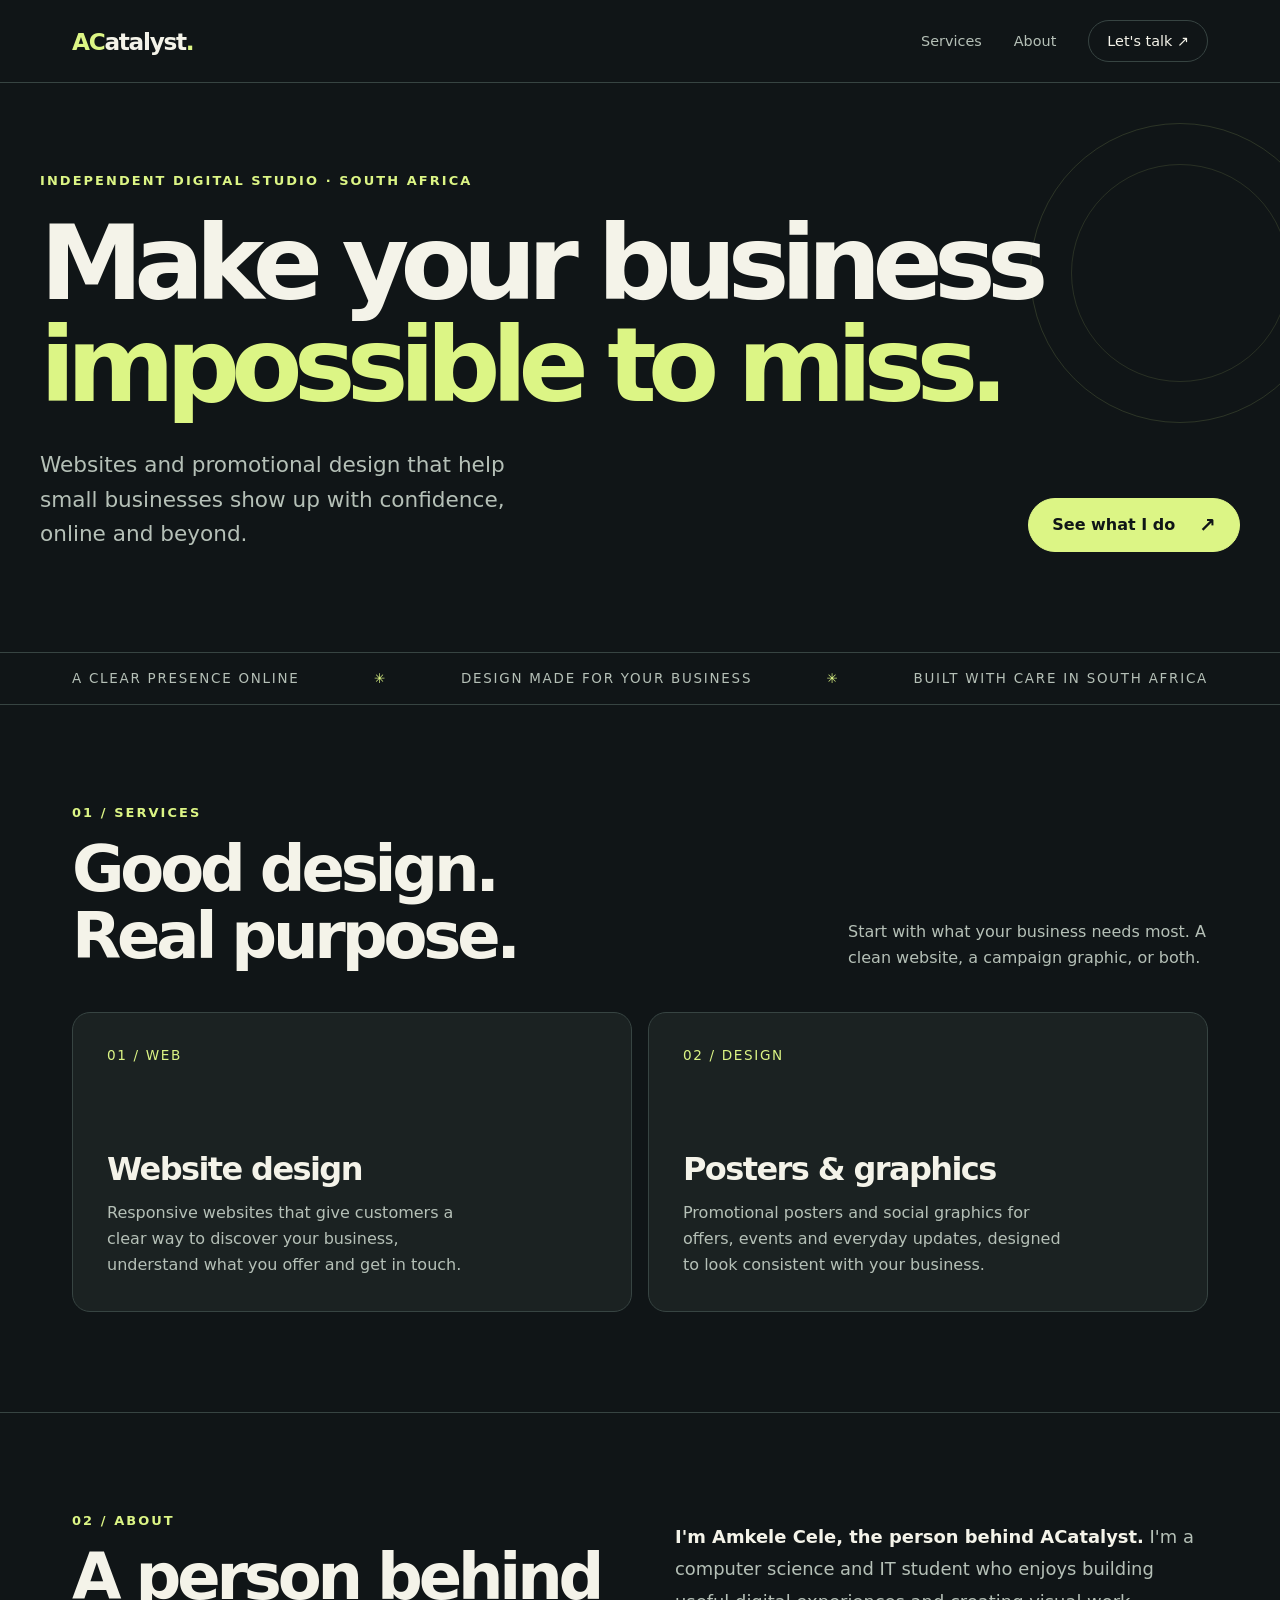
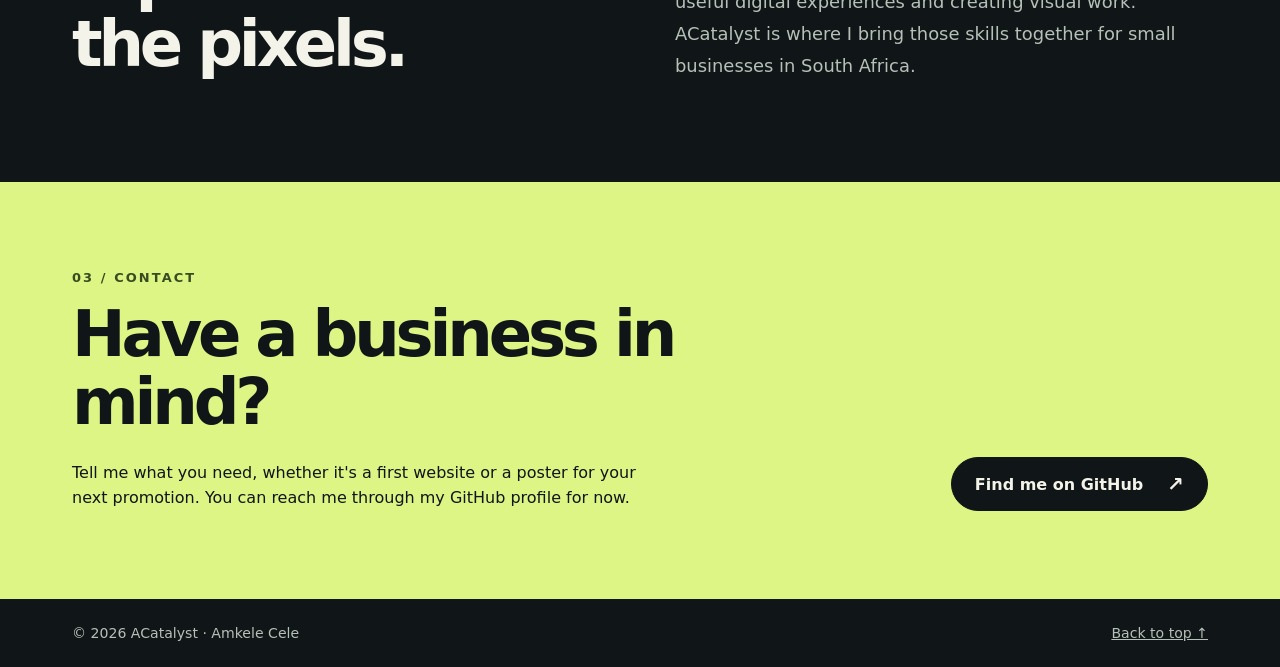
==== index.html @ 9746f628 "Add ACatalyst website" ====
<!doctype html>
<html lang="en">
<head>
  <meta charset="utf-8">
  <meta name="viewport" content="width=device-width, initial-scale=1">
  <meta name="theme-color" content="#101517">
  <meta name="description" content="ACatalyst by Amkele Cele creates websites and promotional graphics for growing small businesses in South Africa.">
  <meta name="robots" content="index,follow">
  <title>ACatalyst | Websites & Design for South African Businesses</title>
  <link rel="icon" type="image/svg+xml" href="data:image/svg+xml,%3Csvg xmlns='http://www.w3.org/2000/svg' viewBox='0 0 64 64'%3E%3Crect width='64' height='64' rx='15' fill='%23101517'/%3E%3Cpath d='M11 45 28 17l8 15 7-11 11 24' fill='none' stroke='%23dcf585' stroke-width='5' stroke-linejoin='round'/%3E%3C/svg%3E">
  <style>
    :root{color-scheme:dark;--bg:#101517;--panel:#1b2222;--line:#374442;--ink:#f4f3e9;--muted:#b5c0b7;--accent:#dcf585}
    *{box-sizing:border-box}html{scroll-behavior:smooth}body{margin:0;background:var(--bg);color:var(--ink);font-family:Inter,ui-sans-serif,system-ui,-apple-system,BlinkMacSystemFont,"Segoe UI",sans-serif}a{color:inherit}a:focus-visible{outline:2px solid var(--accent);outline-offset:5px} .wrap{max-width:1200px;margin:auto;padding:0 32px}
    header{border-bottom:1px solid var(--line)}header .wrap{display:flex;align-items:center;justify-content:space-between;min-height:82px;gap:20px}.brand{font-size:1.45rem;font-weight:800;letter-spacing:-.055em;text-decoration:none}.brand span{color:var(--accent)}nav{display:flex;align-items:center;gap:32px}nav a{font-size:.9rem;text-decoration:none;color:var(--muted)}nav a:hover{color:var(--ink)}.nav-cta{border:1px solid var(--line);padding:12px 18px;border-radius:100px;color:var(--ink)}
    main{overflow:hidden}.hero{padding:90px 0 100px;position:relative}.eyebrow,.section-kicker{font-size:.81rem;font-weight:700;text-transform:uppercase;letter-spacing:.16em;color:var(--accent)}.hero h1{font-size:clamp(3.4rem,8.1vw,8.5rem);line-height:.98;letter-spacing:-.085em;margin:25px 0 32px;max-width:1100px;font-weight:760}.hero h1 em{font-style:normal;color:var(--accent)}.hero-bottom{display:flex;justify-content:space-between;align-items:end;gap:28px}.hero p{font-size:clamp(1.06rem,1.8vw,1.35rem);line-height:1.6;color:var(--muted);max-width:520px;margin:0}.button{display:inline-flex;align-items:center;justify-content:center;gap:24px;min-height:54px;padding:14px 23px;background:var(--accent);border:1px solid var(--accent);border-radius:100px;color:#101517;text-decoration:none;font-weight:750;white-space:nowrap}.button:hover{background:#f1ffbd}.button span{font-size:1.25rem;line-height:1}.hero-mark{position:absolute;right:-90px;top:40px;width:300px;height:300px;border:1px solid rgba(220,245,133,.14);border-radius:50%;pointer-events:none;z-index:-1}.hero-mark:after{content:"";position:absolute;inset:40px;border:1px solid rgba(220,245,133,.12);border-radius:50%}
    .strip{border-top:1px solid var(--line);border-bottom:1px solid var(--line);padding:18px 0;color:var(--muted);font-size:.84rem;text-transform:uppercase;letter-spacing:.13em}.strip .wrap{display:flex;gap:18px;justify-content:space-between;flex-wrap:wrap}.strip strong{color:var(--accent);font-weight:500}
    section.content{padding:100px 0}.section-head{display:flex;justify-content:space-between;align-items:end;gap:30px;margin-bottom:42px}.section-head h2,.about h2,.contact h2{font-size:clamp(2.5rem,5vw,5.2rem);letter-spacing:-.065em;line-height:1.05;margin:16px 0 0;font-weight:720}.section-head p{max-width:360px;color:var(--muted);line-height:1.6;margin:0}.services{display:grid;grid-template-columns:repeat(2,minmax(0,1fr));gap:16px}.card{background:var(--panel);border:1px solid var(--line);border-radius:18px;min-height:300px;padding:34px;display:flex;flex-direction:column;justify-content:space-between}.card .num{color:var(--accent);font-size:.85rem;letter-spacing:.12em}.card h3{font-size:clamp(1.6rem,2.5vw,2.5rem);letter-spacing:-.05em;margin:0 0 12px}.card p{color:var(--muted);line-height:1.6;margin:0;max-width:380px}
    .about{border-top:1px solid var(--line);padding:100px 0}.about-grid{display:grid;grid-template-columns:1fr 1fr;gap:70px}.about p{font-size:1.12rem;line-height:1.8;color:var(--muted);margin:8px 0 0}.about strong{color:var(--ink)}.contact{background:var(--accent);color:#101517;padding:88px 0}.contact .section-kicker{color:#394b20}.contact-row{display:flex;align-items:end;justify-content:space-between;gap:30px}.contact h2{max-width:710px}.contact .button{border-color:#101517;background:#101517;color:#f4f3e9}.contact .button:hover{background:#293333}.contact p{max-width:570px;line-height:1.6;margin:24px 0 0}footer{padding:26px 0;color:var(--muted);font-size:.88rem}footer .wrap{display:flex;justify-content:space-between;gap:20px}footer a:hover{color:var(--accent)}
    @media(max-width:700px){.wrap{padding:0 22px}header .wrap{min-height:70px}nav{gap:16px}nav a:not(.nav-cta){display:none}.nav-cta{padding:10px 13px}.hero{padding:70px 0 80px}.hero h1{margin:22px 0 30px}.hero-bottom,.section-head,.contact-row{align-items:start;flex-direction:column}.hero-mark{right:-160px;top:90px}.strip .wrap{display:block;line-height:1.9}.strip strong{padding:0 10px}section.content,.about{padding:72px 0}.services,.about-grid{grid-template-columns:1fr;gap:14px}.card{min-height:250px;padding:26px}.about-grid{gap:25px}.contact{padding:72px 0}footer .wrap{flex-direction:column}}
    @media(prefers-reduced-motion:reduce){html{scroll-behavior:auto}}
  </style>
</head>
<body>
<header><div class="wrap"><a class="brand" href="#top" aria-label="ACatalyst home"><span>AC</span>atalyst<span>.</span></a><nav aria-label="Main navigation"><a href="#services">Services</a><a href="#about">About</a><a class="nav-cta" href="#contact">Let's talk ↗</a></nav></div></header>
<main id="top">
  <section class="hero wrap" aria-labelledby="hero-title"><div class="hero-mark" aria-hidden="true"></div><div class="eyebrow">Independent digital studio · South Africa</div><h1 id="hero-title">Make your business <em>impossible to miss.</em></h1><div class="hero-bottom"><p>Websites and promotional design that help small businesses show up with confidence, online and beyond.</p><a class="button" href="#services">See what I do <span aria-hidden="true">↗</span></a></div></section>
  <div class="strip"><div class="wrap">A clear presence online <strong>✳</strong> Design made for your business <strong>✳</strong> Built with care in South Africa</div></div>
  <section class="content" id="services"><div class="wrap"><div class="section-head"><div><div class="section-kicker">01 / Services</div><h2>Good design.<br>Real purpose.</h2></div><p>Start with what your business needs most. A clean website, a campaign graphic, or both.</p></div><div class="services"><article class="card"><div class="num">01 / WEB</div><div><h3>Website design</h3><p>Responsive websites that give customers a clear way to discover your business, understand what you offer and get in touch.</p></div></article><article class="card"><div class="num">02 / DESIGN</div><div><h3>Posters & graphics</h3><p>Promotional posters and social graphics for offers, events and everyday updates, designed to look consistent with your business.</p></div></article></div></div></section>
  <section class="about" id="about"><div class="wrap about-grid"><div><div class="section-kicker">02 / About</div><h2>A person behind the pixels.</h2></div><p><strong>I'm Amkele Cele, the person behind ACatalyst.</strong> I'm a computer science and IT student who enjoys building useful digital experiences and creating visual work. ACatalyst is where I bring those skills together for small businesses in South Africa.</p></div></section>
  <section class="contact" id="contact"><div class="wrap"><div class="section-kicker">03 / Contact</div><div class="contact-row"><div><h2>Have a business in mind?</h2><p>Tell me what you need, whether it's a first website or a poster for your next promotion. You can reach me through my GitHub profile for now.</p></div><a class="button" href="https://github.com/amkelecele" target="_blank" rel="noopener noreferrer">Find me on GitHub <span aria-hidden="true">↗</span></a></div></div></section>
</main><footer><div class="wrap"><span>© 2026 ACatalyst · Amkele Cele</span><a href="#top">Back to top ↑</a></div></footer>
</body></html>
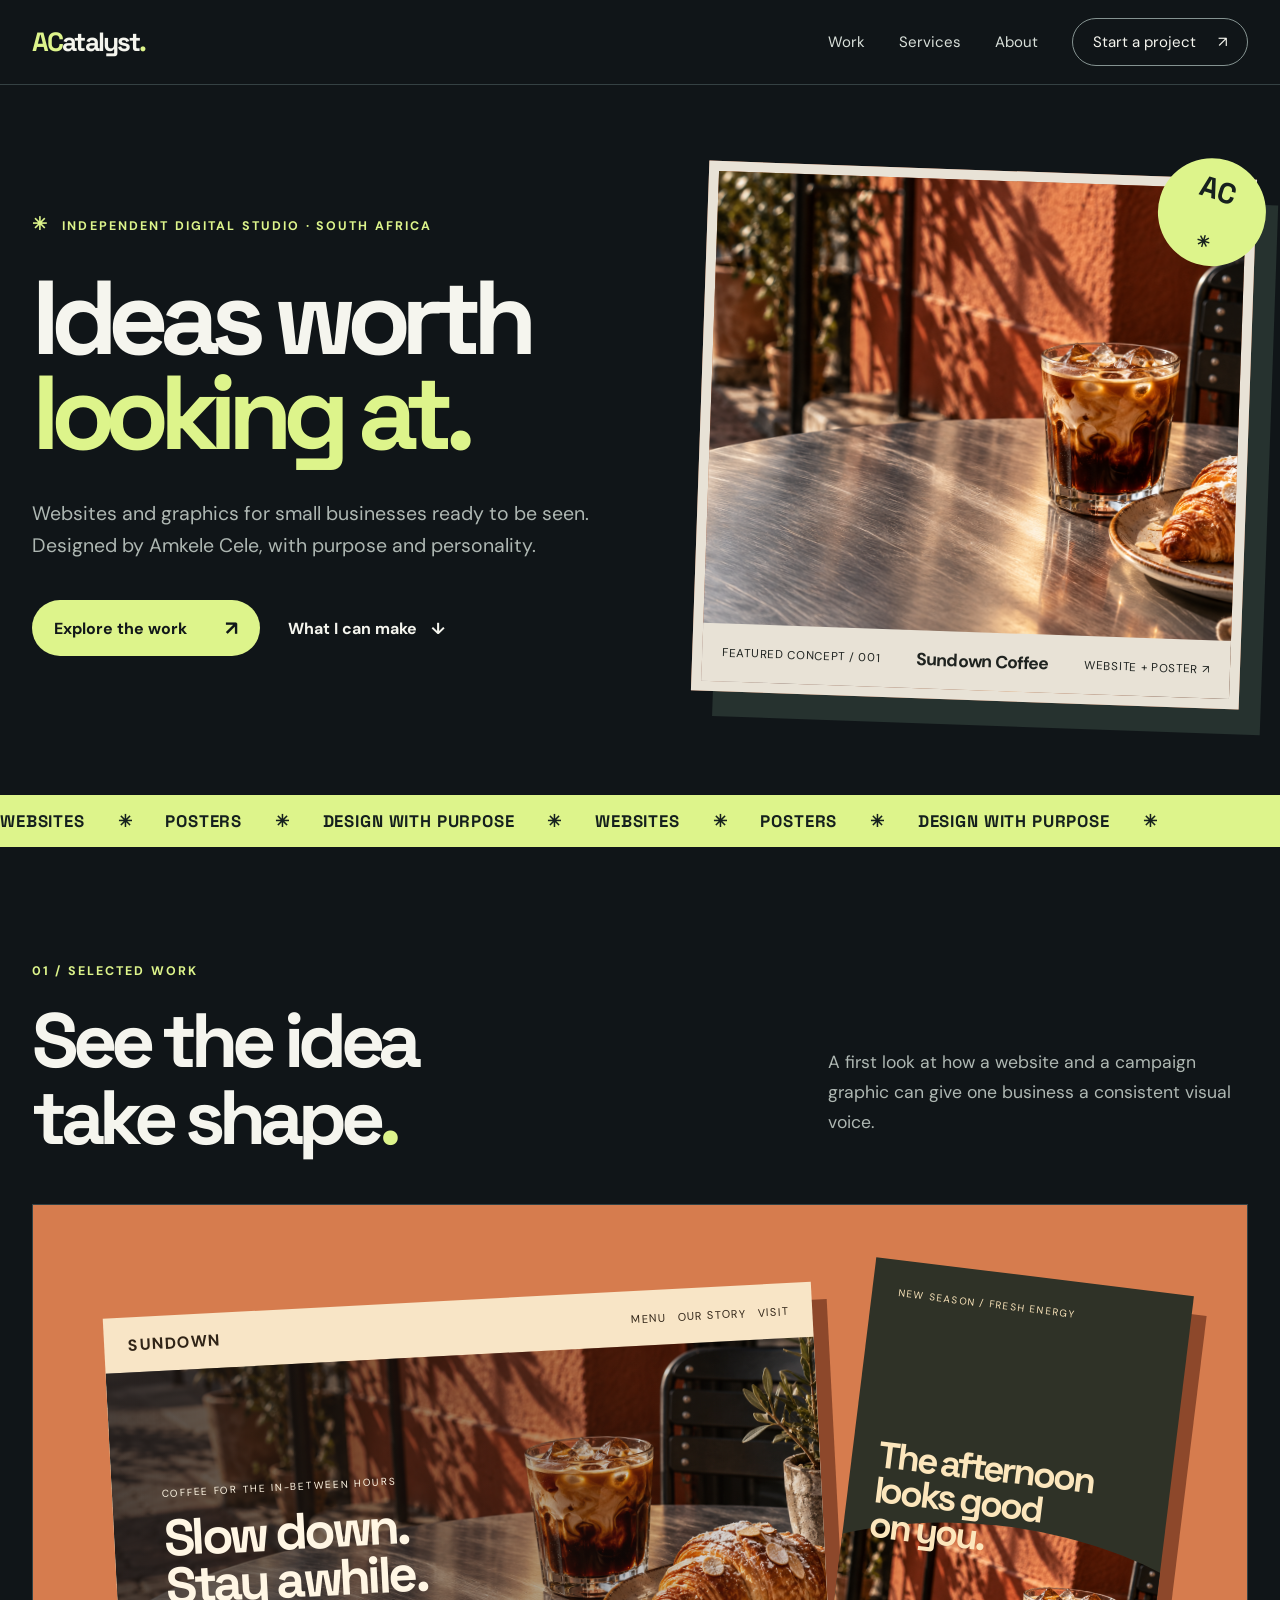
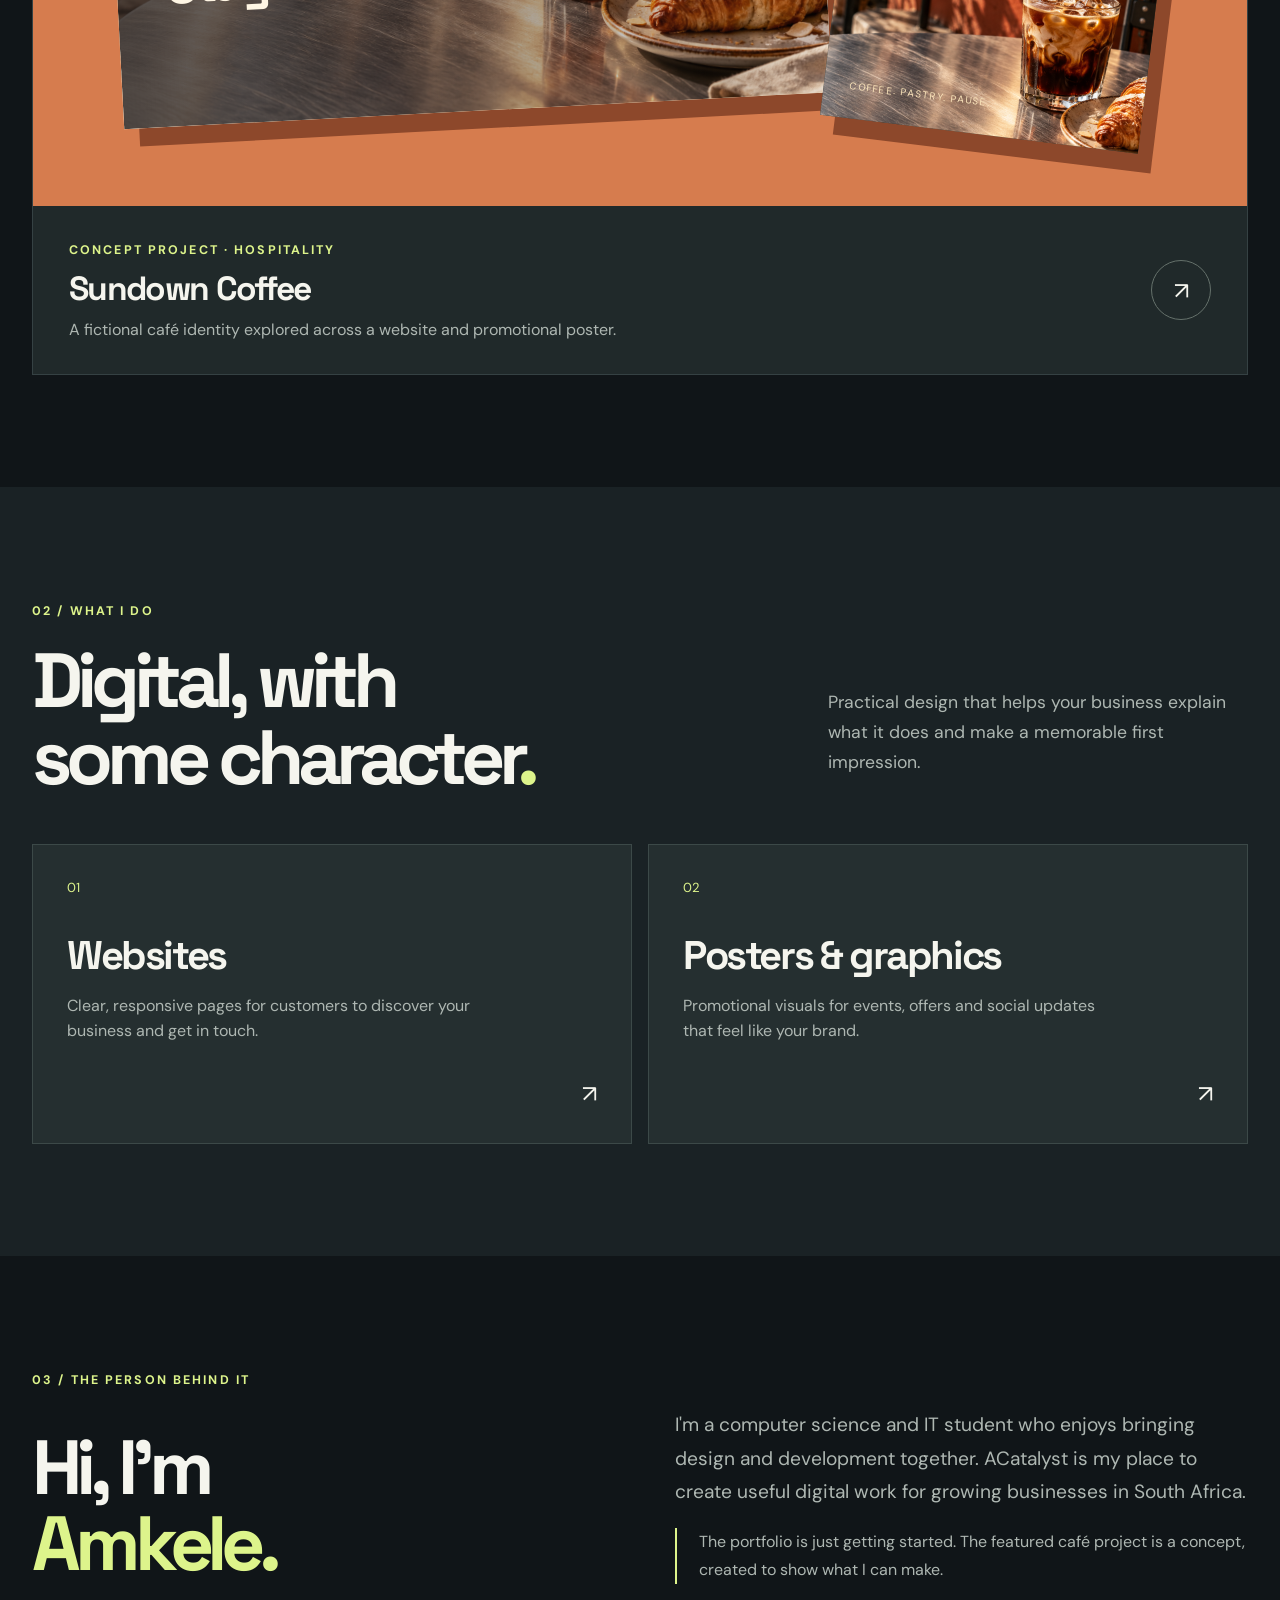
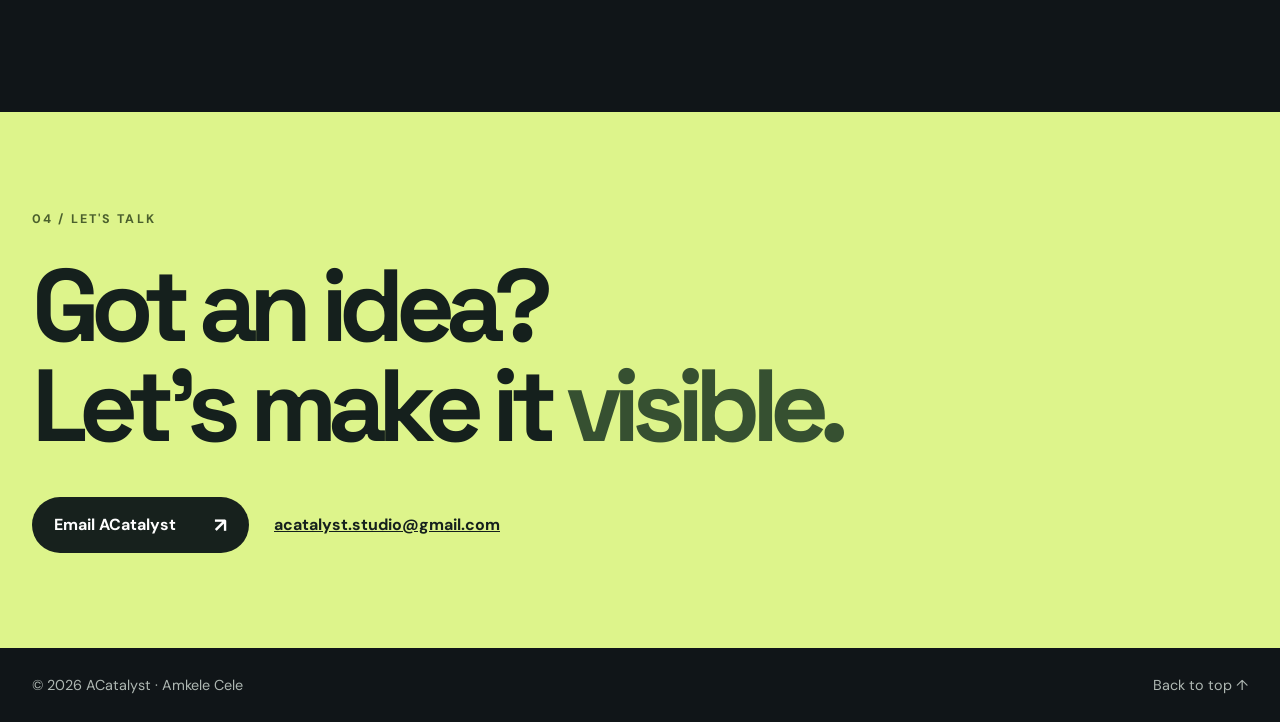
==== commit c6291cb1: "Add visual portfolio and Sundown concept" ====
--- a/index.html
+++ b/index.html
@@ -1,32 +1,21 @@
 <!doctype html>
 <html lang="en">
 <head>
-  <meta charset="utf-8">
-  <meta name="viewport" content="width=device-width, initial-scale=1">
-  <meta name="theme-color" content="#101517">
-  <meta name="description" content="ACatalyst by Amkele Cele creates websites and promotional graphics for growing small businesses in South Africa.">
-  <meta name="robots" content="index,follow">
-  <title>ACatalyst | Websites & Design for South African Businesses</title>
-  <link rel="icon" type="image/svg+xml" href="data:image/svg+xml,%3Csvg xmlns='http://www.w3.org/2000/svg' viewBox='0 0 64 64'%3E%3Crect width='64' height='64' rx='15' fill='%23101517'/%3E%3Cpath d='M11 45 28 17l8 15 7-11 11 24' fill='none' stroke='%23dcf585' stroke-width='5' stroke-linejoin='round'/%3E%3C/svg%3E">
-  <style>
-    :root{color-scheme:dark;--bg:#101517;--panel:#1b2222;--line:#374442;--ink:#f4f3e9;--muted:#b5c0b7;--accent:#dcf585}
-    *{box-sizing:border-box}html{scroll-behavior:smooth}body{margin:0;background:var(--bg);color:var(--ink);font-family:Inter,ui-sans-serif,system-ui,-apple-system,BlinkMacSystemFont,"Segoe UI",sans-serif}a{color:inherit}a:focus-visible{outline:2px solid var(--accent);outline-offset:5px} .wrap{max-width:1200px;margin:auto;padding:0 32px}
-    header{border-bottom:1px solid var(--line)}header .wrap{display:flex;align-items:center;justify-content:space-between;min-height:82px;gap:20px}.brand{font-size:1.45rem;font-weight:800;letter-spacing:-.055em;text-decoration:none}.brand span{color:var(--accent)}nav{display:flex;align-items:center;gap:32px}nav a{font-size:.9rem;text-decoration:none;color:var(--muted)}nav a:hover{color:var(--ink)}.nav-cta{border:1px solid var(--line);padding:12px 18px;border-radius:100px;color:var(--ink)}
-    main{overflow:hidden}.hero{padding:90px 0 100px;position:relative}.eyebrow,.section-kicker{font-size:.81rem;font-weight:700;text-transform:uppercase;letter-spacing:.16em;color:var(--accent)}.hero h1{font-size:clamp(3.4rem,8.1vw,8.5rem);line-height:.98;letter-spacing:-.085em;margin:25px 0 32px;max-width:1100px;font-weight:760}.hero h1 em{font-style:normal;color:var(--accent)}.hero-bottom{display:flex;justify-content:space-between;align-items:end;gap:28px}.hero p{font-size:clamp(1.06rem,1.8vw,1.35rem);line-height:1.6;color:var(--muted);max-width:520px;margin:0}.button{display:inline-flex;align-items:center;justify-content:center;gap:24px;min-height:54px;padding:14px 23px;background:var(--accent);border:1px solid var(--accent);border-radius:100px;color:#101517;text-decoration:none;font-weight:750;white-space:nowrap}.button:hover{background:#f1ffbd}.button span{font-size:1.25rem;line-height:1}.hero-mark{position:absolute;right:-90px;top:40px;width:300px;height:300px;border:1px solid rgba(220,245,133,.14);border-radius:50%;pointer-events:none;z-index:-1}.hero-mark:after{content:"";position:absolute;inset:40px;border:1px solid rgba(220,245,133,.12);border-radius:50%}
-    .strip{border-top:1px solid var(--line);border-bottom:1px solid var(--line);padding:18px 0;color:var(--muted);font-size:.84rem;text-transform:uppercase;letter-spacing:.13em}.strip .wrap{display:flex;gap:18px;justify-content:space-between;flex-wrap:wrap}.strip strong{color:var(--accent);font-weight:500}
-    section.content{padding:100px 0}.section-head{display:flex;justify-content:space-between;align-items:end;gap:30px;margin-bottom:42px}.section-head h2,.about h2,.contact h2{font-size:clamp(2.5rem,5vw,5.2rem);letter-spacing:-.065em;line-height:1.05;margin:16px 0 0;font-weight:720}.section-head p{max-width:360px;color:var(--muted);line-height:1.6;margin:0}.services{display:grid;grid-template-columns:repeat(2,minmax(0,1fr));gap:16px}.card{background:var(--panel);border:1px solid var(--line);border-radius:18px;min-height:300px;padding:34px;display:flex;flex-direction:column;justify-content:space-between}.card .num{color:var(--accent);font-size:.85rem;letter-spacing:.12em}.card h3{font-size:clamp(1.6rem,2.5vw,2.5rem);letter-spacing:-.05em;margin:0 0 12px}.card p{color:var(--muted);line-height:1.6;margin:0;max-width:380px}
-    .about{border-top:1px solid var(--line);padding:100px 0}.about-grid{display:grid;grid-template-columns:1fr 1fr;gap:70px}.about p{font-size:1.12rem;line-height:1.8;color:var(--muted);margin:8px 0 0}.about strong{color:var(--ink)}.contact{background:var(--accent);color:#101517;padding:88px 0}.contact .section-kicker{color:#394b20}.contact-row{display:flex;align-items:end;justify-content:space-between;gap:30px}.contact h2{max-width:710px}.contact .button{border-color:#101517;background:#101517;color:#f4f3e9}.contact .button:hover{background:#293333}.contact p{max-width:570px;line-height:1.6;margin:24px 0 0}footer{padding:26px 0;color:var(--muted);font-size:.88rem}footer .wrap{display:flex;justify-content:space-between;gap:20px}footer a:hover{color:var(--accent)}
-    @media(max-width:700px){.wrap{padding:0 22px}header .wrap{min-height:70px}nav{gap:16px}nav a:not(.nav-cta){display:none}.nav-cta{padding:10px 13px}.hero{padding:70px 0 80px}.hero h1{margin:22px 0 30px}.hero-bottom,.section-head,.contact-row{align-items:start;flex-direction:column}.hero-mark{right:-160px;top:90px}.strip .wrap{display:block;line-height:1.9}.strip strong{padding:0 10px}section.content,.about{padding:72px 0}.services,.about-grid{grid-template-columns:1fr;gap:14px}.card{min-height:250px;padding:26px}.about-grid{gap:25px}.contact{padding:72px 0}footer .wrap{flex-direction:column}}
-    @media(prefers-reduced-motion:reduce){html{scroll-behavior:auto}}
-  </style>
+  <meta charset="utf-8"><meta name="viewport" content="width=device-width, initial-scale=1">
+  <meta name="theme-color" content="#101518"><meta name="description" content="ACatalyst by Amkele Cele creates websites and promotional graphics for small businesses in South Africa. Explore a website and poster design concept.">
+  <title>ACatalyst — Websites & graphic design by Amkele Cele</title>
+  <link rel="icon" type="image/svg+xml" href="data:image/svg+xml,%3Csvg xmlns='http://www.w3.org/2000/svg' viewBox='0 0 64 64'%3E%3Crect width='64' height='64' rx='15' fill='%23101518'/%3E%3Cpath d='M12 46 28 18l9 16 7-12 9 24' fill='none' stroke='%23ddf48b' stroke-width='6' stroke-linejoin='round'/%3E%3C/svg%3E">
+  <link rel="stylesheet" href="styles.css">
 </head>
 <body>
-<header><div class="wrap"><a class="brand" href="#top" aria-label="ACatalyst home"><span>AC</span>atalyst<span>.</span></a><nav aria-label="Main navigation"><a href="#services">Services</a><a href="#about">About</a><a class="nav-cta" href="#contact">Let's talk ↗</a></nav></div></header>
-<main id="top">
-  <section class="hero wrap" aria-labelledby="hero-title"><div class="hero-mark" aria-hidden="true"></div><div class="eyebrow">Independent digital studio · South Africa</div><h1 id="hero-title">Make your business <em>impossible to miss.</em></h1><div class="hero-bottom"><p>Websites and promotional design that help small businesses show up with confidence, online and beyond.</p><a class="button" href="#services">See what I do <span aria-hidden="true">↗</span></a></div></section>
-  <div class="strip"><div class="wrap">A clear presence online <strong>✳</strong> Design made for your business <strong>✳</strong> Built with care in South Africa</div></div>
-  <section class="content" id="services"><div class="wrap"><div class="section-head"><div><div class="section-kicker">01 / Services</div><h2>Good design.<br>Real purpose.</h2></div><p>Start with what your business needs most. A clean website, a campaign graphic, or both.</p></div><div class="services"><article class="card"><div class="num">01 / WEB</div><div><h3>Website design</h3><p>Responsive websites that give customers a clear way to discover your business, understand what you offer and get in touch.</p></div></article><article class="card"><div class="num">02 / DESIGN</div><div><h3>Posters & graphics</h3><p>Promotional posters and social graphics for offers, events and everyday updates, designed to look consistent with your business.</p></div></article></div></div></section>
-  <section class="about" id="about"><div class="wrap about-grid"><div><div class="section-kicker">02 / About</div><h2>A person behind the pixels.</h2></div><p><strong>I'm Amkele Cele, the person behind ACatalyst.</strong> I'm a computer science and IT student who enjoys building useful digital experiences and creating visual work. ACatalyst is where I bring those skills together for small businesses in South Africa.</p></div></section>
-  <section class="contact" id="contact"><div class="wrap"><div class="section-kicker">03 / Contact</div><div class="contact-row"><div><h2>Have a business in mind?</h2><p>Tell me what you need, whether it's a first website or a poster for your next promotion. You can reach me through my GitHub profile for now.</p></div><a class="button" href="https://github.com/amkelecele" target="_blank" rel="noopener noreferrer">Find me on GitHub <span aria-hidden="true">↗</span></a></div></div></section>
-</main><footer><div class="wrap"><span>© 2026 ACatalyst · Amkele Cele</span><a href="#top">Back to top ↑</a></div></footer>
-</body></html>
+  <header class="site-header"><div class="shell nav"><a class="brand" href="#top" aria-label="ACatalyst home"><b>AC</b>atalyst<span>.</span></a><nav aria-label="Main navigation"><a href="#work">Work</a><a href="#services">Services</a><a href="#about">About</a><a class="nav-contact" href="mailto:acatalyst.studio@gmail.com?subject=Project%20enquiry">Start a project <span aria-hidden="true">↗</span></a></nav></div></header>
+  <main id="top">
+    <section class="hero shell"><div class="hero-copy"><div class="eyebrow"><span class="asterisk" aria-hidden="true">✳</span> Independent digital studio · South Africa</div><h1>Ideas worth<br><em>looking at.</em></h1><p>Websites and graphics for small businesses ready to be seen. Designed by Amkele Cele, with purpose and personality.</p><div class="hero-actions"><a class="pill primary" href="#work">Explore the work <span aria-hidden="true">↗</span></a><a class="text-link" href="#services">What I can make <span aria-hidden="true">↓</span></a></div></div><a class="hero-feature" href="work/sundown/" aria-label="View Sundown Coffee concept project"><div class="hero-photo"></div><div class="feature-sticker" aria-hidden="true">AC<span>✳</span></div><div class="feature-caption"><span>Featured concept / 001</span><strong>Sundown Coffee</strong><span>Website + poster ↗</span></div></a></section>
+    <div class="ticker" aria-label="Websites, posters and digital design"><div>WEBSITES <span>✳</span> POSTERS <span>✳</span> DESIGN WITH PURPOSE <span>✳</span> WEBSITES <span>✳</span> POSTERS <span>✳</span> DESIGN WITH PURPOSE <span>✳</span></div></div>
+    <section id="work" class="work shell"><div class="section-top"><div><span class="label">01 / Selected work</span><h2>See the idea<br>take shape<span class="lime">.</span></h2></div><p>A first look at how a website and a campaign graphic can give one business a consistent visual voice.</p></div><a class="work-card" href="work/sundown/"><div class="work-visual"><div class="mini-site"><div class="mini-nav"><b>SUNDOWN</b><span>MENU &nbsp; OUR STORY &nbsp; VISIT</span></div><div class="mini-hero"><span>COFFEE FOR THE IN-BETWEEN HOURS</span><strong>Slow down.<br>Stay awhile.</strong></div></div><div class="mini-poster"><span>NEW SEASON / FRESH ENERGY</span><strong>The afternoon<br>looks good<br>on you.</strong><small>COFFEE. PASTRY. PAUSE.</small></div></div><div class="work-info"><div><span class="label">Concept project · Hospitality</span><h3>Sundown Coffee</h3><p>A fictional café identity explored across a website and promotional poster.</p></div><span class="round-arrow" aria-hidden="true">↗</span></div></a></section>
+    <section id="services" class="services"><div class="shell"><div class="section-top"><div><span class="label">02 / What I do</span><h2>Digital, with<br>some character<span class="lime">.</span></h2></div><p>Practical design that helps your business explain what it does and make a memorable first impression.</p></div><div class="service-grid"><article><span class="service-number">01</span><div><h3>Websites</h3><p>Clear, responsive pages for customers to discover your business and get in touch.</p></div><span aria-hidden="true">↗</span></article><article><span class="service-number">02</span><div><h3>Posters & graphics</h3><p>Promotional visuals for events, offers and social updates that feel like your brand.</p></div><span aria-hidden="true">↗</span></article></div></div></section>
+    <section id="about" class="about shell"><span class="label">03 / The person behind it</span><div class="about-grid"><h2>Hi, I'm<br><i>Amkele.</i></h2><div><p>I'm a computer science and IT student who enjoys bringing design and development together. ACatalyst is my place to create useful digital work for growing businesses in South Africa.</p><p class="about-note">The portfolio is just getting started. The featured café project is a concept, created to show what I can make.</p></div></div></section>
+    <section class="contact"><div class="shell contact-inner"><span class="label">04 / Let's talk</span><h2>Got an idea?<br>Let's make it <em>visible.</em></h2><a class="pill dark" href="mailto:acatalyst.studio@gmail.com?subject=Project%20enquiry%20for%20ACatalyst">Email ACatalyst <span aria-hidden="true">↗</span></a><a class="email" href="mailto:acatalyst.studio@gmail.com">acatalyst.studio@gmail.com</a></div></section>
+  </main><footer><div class="shell foot"><span>© 2026 ACatalyst · Amkele Cele</span><a href="#top">Back to top ↑</a></div></footer>
+</body>
+</html>
--- a/styles.css
+++ b/styles.css
@@ -0,0 +1,3 @@
+@import url('https://fonts.googleapis.com/css2?family=DM+Sans:wght@400;500;600;700&family=Space+Grotesk:wght@400;500;600;700&display=swap');
+:root{--ink:#f5f5ee;--muted:#aeb7b2;--base:#101518;--panel:#1a2225;--line:#354143;--lime:#ddf48b;--orange:#d56a3c}*{box-sizing:border-box}html{scroll-behavior:smooth}body{margin:0;background:var(--base);color:var(--ink);font-family:'DM Sans',Arial,sans-serif}a{color:inherit}a:focus-visible{outline:2px solid var(--lime);outline-offset:5px}.shell{width:min(100% - 64px,1260px);margin-inline:auto}.site-header{border-bottom:1px solid var(--line);position:relative;z-index:3;background:var(--base)}.nav{min-height:84px;display:flex;align-items:center;justify-content:space-between;gap:30px}.brand{text-decoration:none;font-family:'Space Grotesk',sans-serif;font-size:1.65rem;font-weight:700;letter-spacing:-.07em}.brand b,.brand span,.lime{color:var(--lime)}nav{display:flex;align-items:center;gap:34px}nav a{text-decoration:none;color:#d8dfd9;font-size:.94rem}nav a:hover,.text-link:hover{color:var(--lime)}.nav-contact{border:1px solid #859391;border-radius:99px;padding:13px 20px;color:var(--ink)}.nav-contact span{margin-left:18px}.hero{display:grid;grid-template-columns:1fr .88fr;gap:46px;align-items:center;min-height:710px;padding-block:75px 86px}.eyebrow,.label{font-size:.78rem;font-weight:700;letter-spacing:.17em;text-transform:uppercase;color:var(--lime)}.asterisk{font-size:1.1rem;margin-right:8px}.hero h1,h2,h3{font-family:'Space Grotesk',sans-serif}.hero h1{font-size:clamp(4.5rem,8.2vw,9.2rem);letter-spacing:-.09em;line-height:.91;margin:36px 0}.hero h1 em,.contact h2 em{font-style:normal;color:var(--lime)}.hero-copy p{font-size:1.22rem;line-height:1.65;color:var(--muted);max-width:560px}.hero-actions{display:flex;align-items:center;gap:28px;margin-top:38px;flex-wrap:wrap}.pill{display:inline-flex;align-items:center;justify-content:space-between;gap:38px;min-height:56px;border-radius:100px;padding:14px 22px;text-decoration:none;font-weight:700}.primary{background:var(--lime);color:#111719}.primary:hover{background:#edffad}.pill span{font-size:1.25rem;line-height:1}.text-link{font-weight:700;text-decoration:none}.text-link span{margin-left:10px}.hero-feature{position:relative;display:block;height:530px;min-width:0;transform:rotate(2deg);text-decoration:none;border:10px solid #e8e2d6;background:#b26743;box-shadow:22px 25px 0 #26322f;transition:transform .25s ease}.hero-feature:hover{transform:rotate(0) translateY(-8px)}.hero-photo{height:100%;background:url('assets/sundown-cafe.png') center/cover}.feature-sticker{position:absolute;top:-30px;right:-20px;background:var(--lime);color:#17201e;border-radius:50%;width:108px;height:108px;display:grid;place-items:center;font-family:'Space Grotesk',sans-serif;font-weight:700;font-size:1.8rem;transform:rotate(15deg)}.feature-sticker span{font-size:1rem}.feature-caption{position:absolute;bottom:0;left:0;right:0;background:#e8e2d6;color:#1f2320;display:flex;align-items:center;justify-content:space-between;gap:10px;padding:18px 20px;font-size:.72rem;text-transform:uppercase;letter-spacing:.06em}.feature-caption strong{font-size:1.1rem;letter-spacing:-.04em;text-transform:none}.ticker{overflow:hidden;white-space:nowrap;background:var(--lime);color:#15201d;padding:15px 0;font-family:'Space Grotesk',sans-serif;font-weight:700;letter-spacing:.05em;font-size:1.05rem}.ticker div{width:max-content;animation:marquee 32s linear infinite}.ticker span{padding:0 28px}@keyframes marquee{to{transform:translateX(-50%)}}.work,.services,.about{padding-block:112px}.section-top{display:flex;justify-content:space-between;align-items:end;gap:50px;margin-bottom:48px}.section-top h2,.about h2{font-size:clamp(3.4rem,6vw,6.8rem);line-height:1;letter-spacing:-.08em;margin:22px 0 0}.section-top p{font-size:1.1rem;color:var(--muted);line-height:1.7;max-width:420px}.work-card{text-decoration:none;display:block;background:#20292a;border:1px solid var(--line);overflow:hidden}.work-visual{height:clamp(400px,47vw,620px);background:#d67c4e;display:flex;align-items:center;justify-content:center;gap:25px;padding:50px 35px;overflow:hidden}.mini-site{background:#f8e5c6;color:#302417;width:62%;height:82%;box-shadow:15px 18px 0 #8d482b;transform:rotate(-3deg);overflow:hidden}.mini-nav{height:55px;display:flex;justify-content:space-between;align-items:center;padding:0 24px;font-size:.69rem;letter-spacing:.1em}.mini-nav b{font-size:1rem}.mini-hero{height:calc(100% - 55px);padding:8% 7%;background:linear-gradient(90deg,rgba(31,23,19,.78),rgba(31,23,19,.07)),url('assets/sundown-cafe.png') center/cover;color:#fff6e4;display:flex;flex-direction:column;justify-content:center}.mini-hero span{font-size:.63rem;letter-spacing:.17em}.mini-hero strong{font-family:'Space Grotesk',sans-serif;font-size:clamp(2rem,4vw,5rem);letter-spacing:-.07em;line-height:.95;margin-top:15px}.mini-poster{background:#2f3227;color:#fce6bc;width:28%;height:92%;transform:rotate(7deg);padding:26px;box-shadow:15px 18px 0 #8d482b;display:flex;flex-direction:column;justify-content:space-between;overflow:hidden;position:relative}.mini-poster:before{content:'';position:absolute;inset:42% -20% -20%;background:url('assets/sundown-cafe.png') 70% center/cover;clip-path:ellipse(70% 54% at 50% 70%)}.mini-poster span,.mini-poster small{z-index:1;font-size:.62rem;letter-spacing:.13em}.mini-poster strong{z-index:1;font-family:'Space Grotesk',sans-serif;font-size:clamp(1.5rem,2.9vw,3.6rem);letter-spacing:-.08em;line-height:.95}.work-info{display:flex;justify-content:space-between;align-items:center;gap:20px;padding:32px 36px}.work-info h3{font-size:2.1rem;letter-spacing:-.05em;margin:8px 0}.work-info p{color:var(--muted);margin:0;line-height:1.5}.round-arrow{width:60px;height:60px;display:grid;place-items:center;border:1px solid #65716b;border-radius:50%;font-size:1.5rem;flex-shrink:0}.work-card:hover .round-arrow{background:var(--lime);color:#101518}.services{background:#1a2225}.service-grid{display:grid;grid-template-columns:1fr 1fr;gap:16px}.service-grid article{min-height:300px;padding:34px;background:#252f30;border:1px solid #3c4948;display:flex;flex-direction:column;justify-content:space-between}.service-number{color:var(--lime);font-size:.82rem}.service-grid article>span:last-child{align-self:flex-end;font-size:1.5rem}.service-grid h3{font-size:2.5rem;letter-spacing:-.06em;margin:0 0 12px}.service-grid p{color:var(--muted);line-height:1.6;max-width:440px;margin:0}.about-grid{display:grid;grid-template-columns:1fr 1fr;gap:70px;align-items:center}.about h2 i{font-style:normal;color:var(--lime)}.about p{font-size:1.2rem;line-height:1.75;color:var(--muted)}.about-note{font-size:1rem!important;border-left:2px solid var(--lime);padding-left:22px}.contact{background:var(--lime);color:#15201d;padding:95px 0}.contact .label{color:#4b602d}.contact h2{font-family:'Space Grotesk',sans-serif;font-size:clamp(3.7rem,8vw,8rem);letter-spacing:-.085em;line-height:.98;margin:28px 0 40px}.contact h2 em{color:#365031}.dark{background:#17211d;color:#fff}.dark:hover{background:#344338}.email{display:inline-block;margin-left:25px;font-weight:700}footer{padding:28px 0;color:var(--muted);font-size:.9rem}.foot{display:flex;justify-content:space-between;gap:20px}.foot a{text-decoration:none}footer a:hover{color:var(--lime)}
+@media(max-width:900px){.hero{grid-template-columns:1fr;min-height:0}.hero-feature{width:min(100%,600px);height:450px;margin:20px auto 0}.hero h1{font-size:clamp(4.8rem,11vw,8rem)}.work-visual{height:460px}.section-top{align-items:start;flex-direction:column;gap:15px}.section-top p{max-width:600px}}@media(max-width:620px){.shell{width:min(100% - 36px,1260px)}.nav{min-height:70px}.brand{font-size:1.4rem}nav{gap:10px}nav>a:not(.nav-contact){display:none}.nav-contact{padding:10px 13px;font-size:.8rem}.nav-contact span{margin-left:4px}.hero{padding:70px 0}.hero h1{font-size:clamp(3.7rem,15vw,6rem);margin:28px 0}.hero-copy p{font-size:1.07rem}.hero-feature{height:370px;border-width:7px;box-shadow:12px 14px 0 #26322f}.feature-sticker{width:75px;height:75px;font-size:1.2rem;right:-8px}.feature-caption{padding:12px;font-size:.55rem}.feature-caption strong{font-size:.83rem}.ticker{font-size:.82rem}.work,.services,.about{padding-block:76px}.section-top h2,.about h2{font-size:clamp(3rem,13vw,5rem)}.work-visual{height:340px;padding:25px 12px;gap:8px}.mini-site{width:67%;height:76%;box-shadow:7px 9px 0 #8d482b}.mini-nav{height:32px;padding:0 9px;font-size:.35rem}.mini-nav b{font-size:.6rem}.mini-hero{height:calc(100% - 32px)}.mini-hero strong{font-size:1.85rem}.mini-hero span{font-size:.38rem}.mini-poster{height:83%;width:30%;padding:12px;box-shadow:7px 9px 0 #8d482b}.mini-poster strong{font-size:1.24rem}.mini-poster span,.mini-poster small{font-size:.36rem}.work-info{padding:24px}.work-info h3{font-size:1.7rem}.round-arrow{width:44px;height:44px}.service-grid,.about-grid{grid-template-columns:1fr;gap:14px}.service-grid article{min-height:240px}.about-grid{gap:20px}.contact{padding:75px 0}.contact h2{font-size:clamp(3.3rem,12vw,5rem)}.email{display:block;margin:25px 0 0}.foot{flex-direction:column}}@media(prefers-reduced-motion:reduce){html{scroll-behavior:auto}.ticker div{animation:none}.hero-feature{transition:none}}
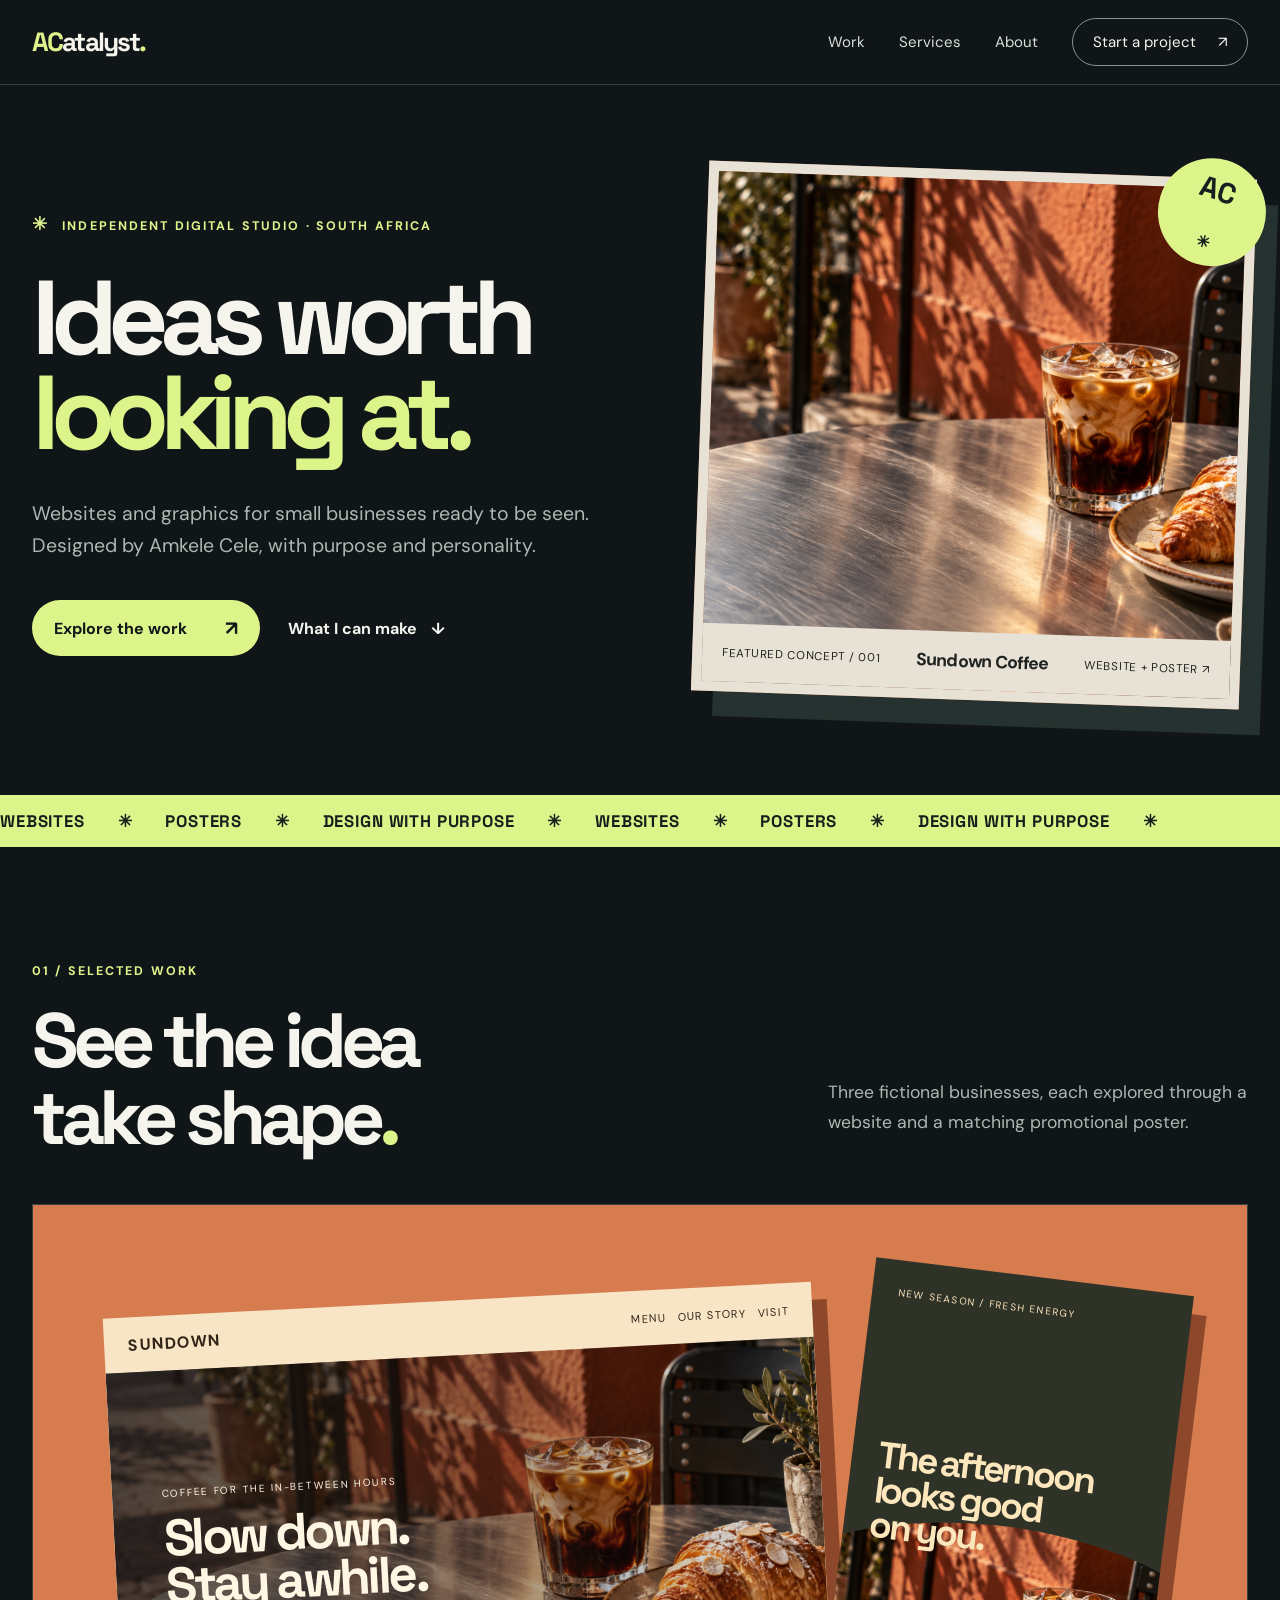
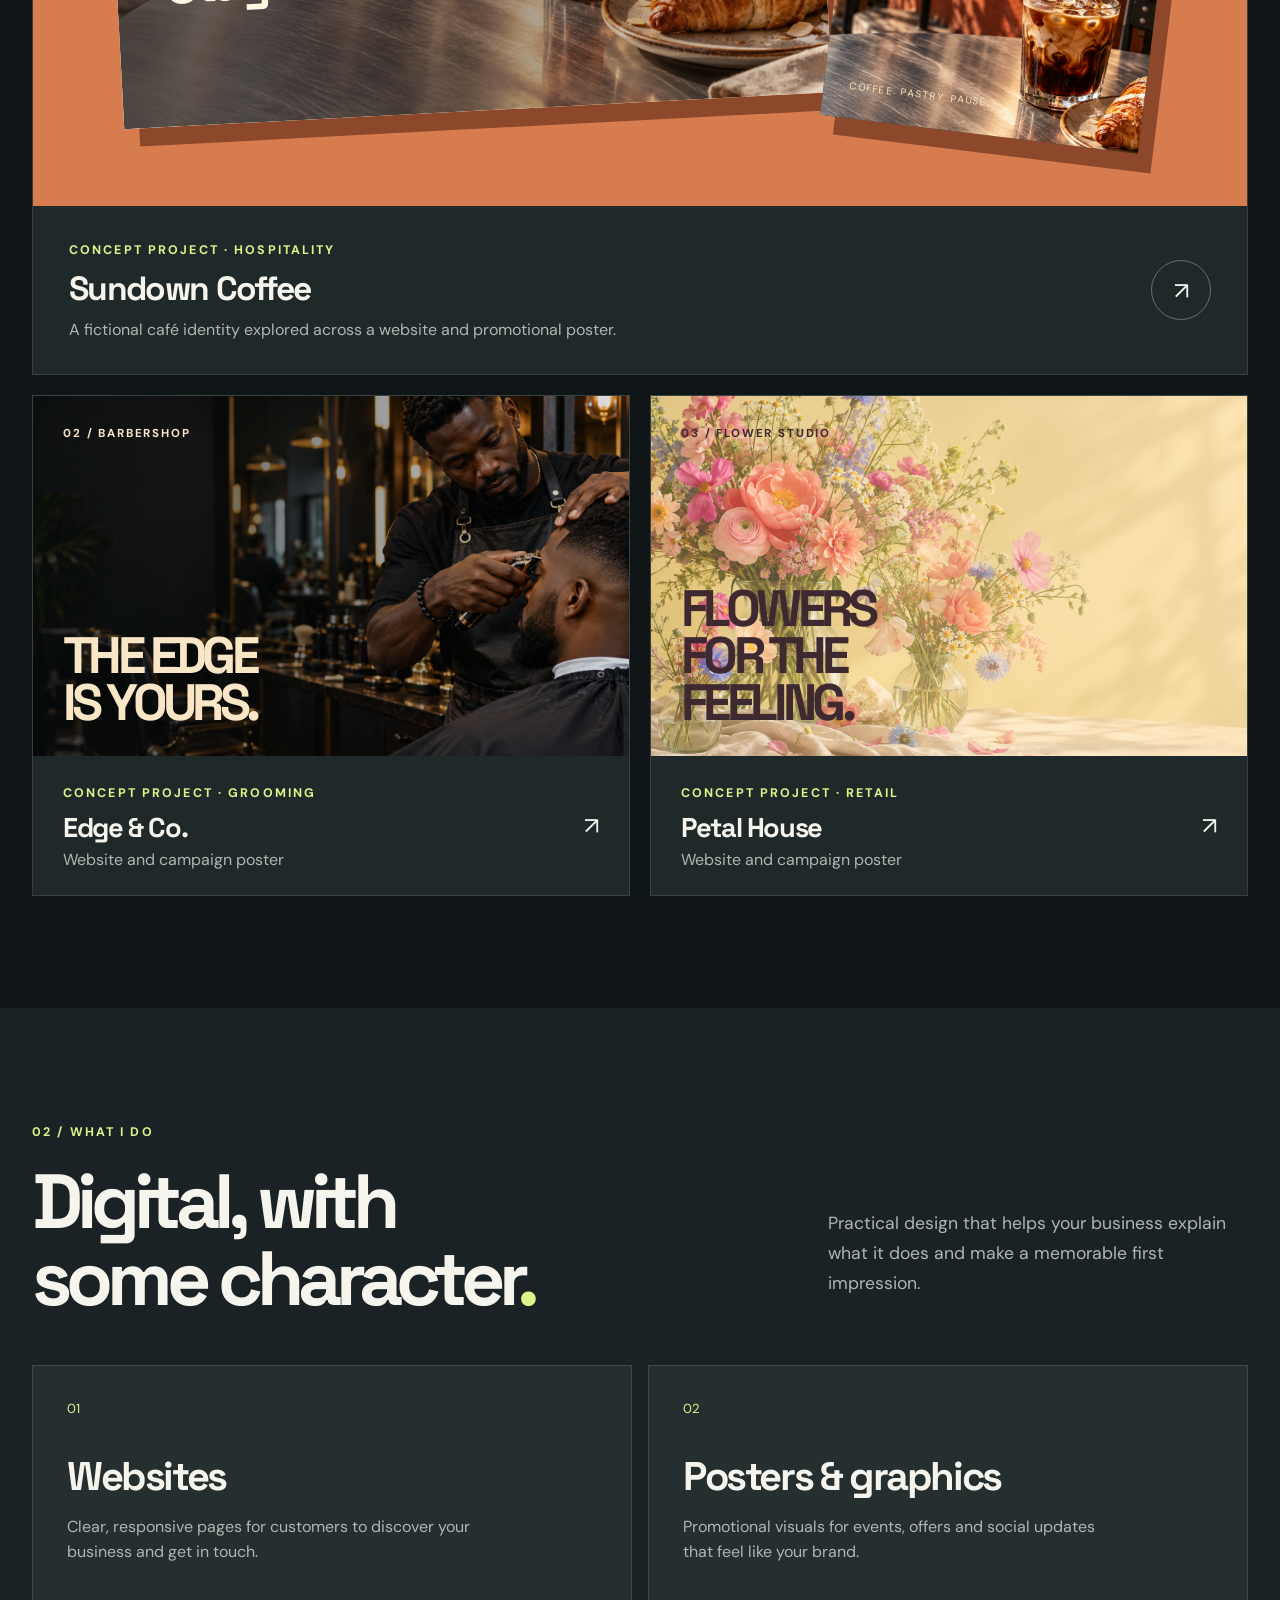
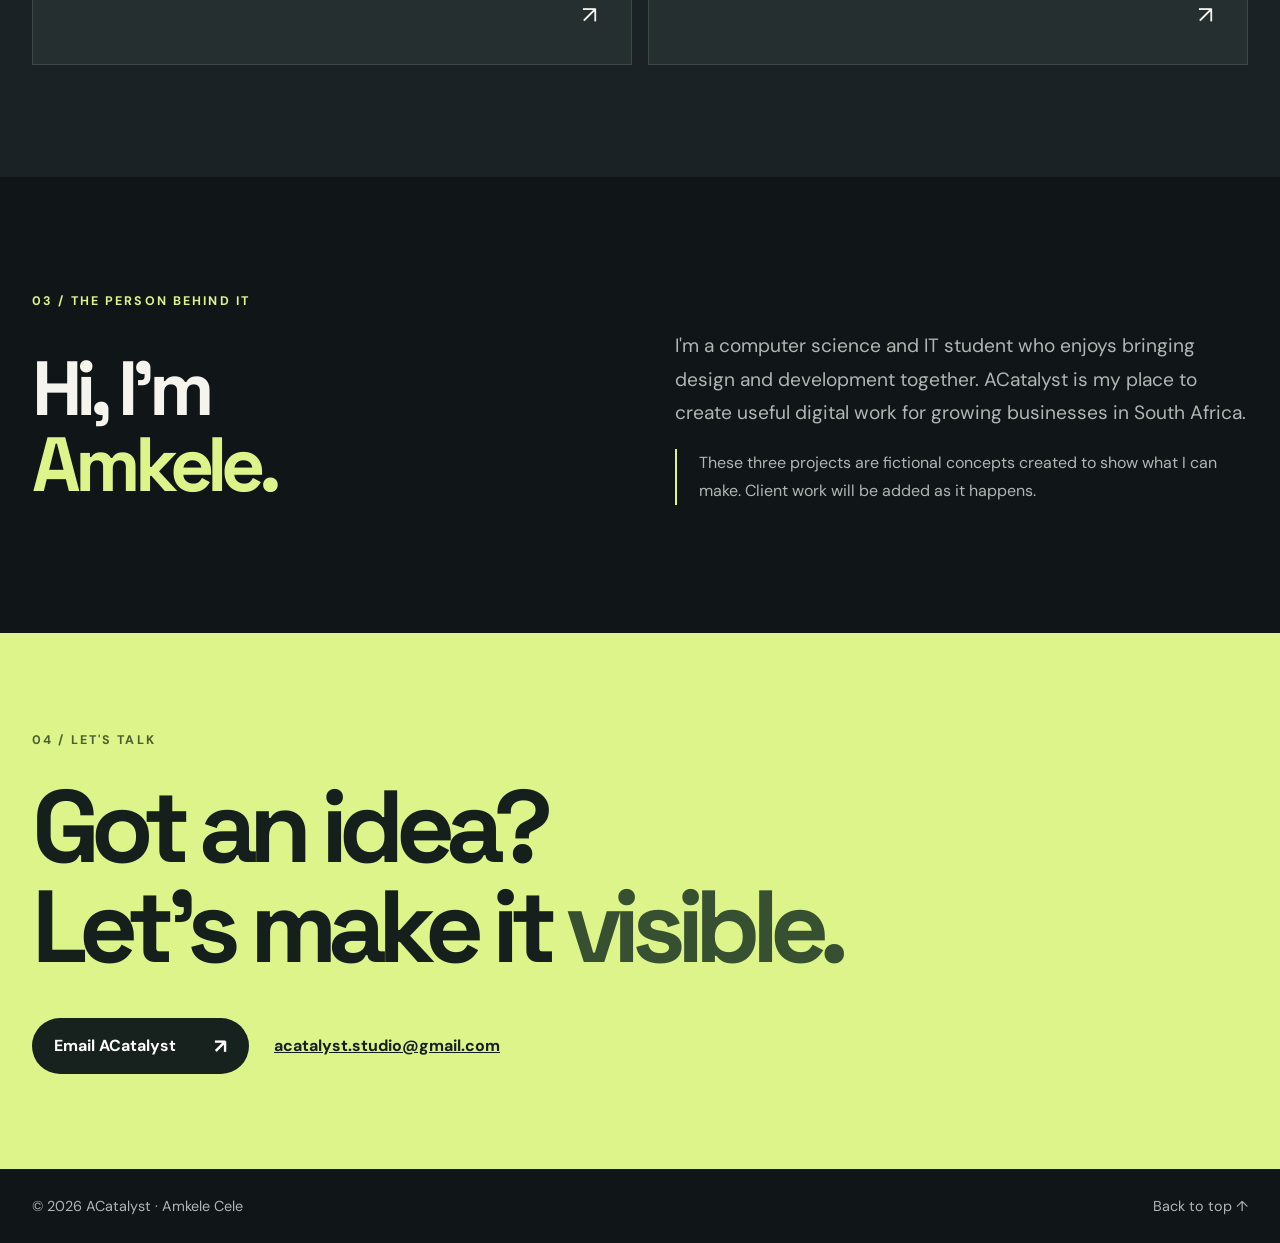
==== commit 9ff3a584: "Add three portfolio concepts" ====
--- a/index.html
+++ b/index.html
@@ -12,9 +12,9 @@
   <main id="top">
     <section class="hero shell"><div class="hero-copy"><div class="eyebrow"><span class="asterisk" aria-hidden="true">✳</span> Independent digital studio · South Africa</div><h1>Ideas worth<br><em>looking at.</em></h1><p>Websites and graphics for small businesses ready to be seen. Designed by Amkele Cele, with purpose and personality.</p><div class="hero-actions"><a class="pill primary" href="#work">Explore the work <span aria-hidden="true">↗</span></a><a class="text-link" href="#services">What I can make <span aria-hidden="true">↓</span></a></div></div><a class="hero-feature" href="work/sundown/" aria-label="View Sundown Coffee concept project"><div class="hero-photo"></div><div class="feature-sticker" aria-hidden="true">AC<span>✳</span></div><div class="feature-caption"><span>Featured concept / 001</span><strong>Sundown Coffee</strong><span>Website + poster ↗</span></div></a></section>
     <div class="ticker" aria-label="Websites, posters and digital design"><div>WEBSITES <span>✳</span> POSTERS <span>✳</span> DESIGN WITH PURPOSE <span>✳</span> WEBSITES <span>✳</span> POSTERS <span>✳</span> DESIGN WITH PURPOSE <span>✳</span></div></div>
-    <section id="work" class="work shell"><div class="section-top"><div><span class="label">01 / Selected work</span><h2>See the idea<br>take shape<span class="lime">.</span></h2></div><p>A first look at how a website and a campaign graphic can give one business a consistent visual voice.</p></div><a class="work-card" href="work/sundown/"><div class="work-visual"><div class="mini-site"><div class="mini-nav"><b>SUNDOWN</b><span>MENU &nbsp; OUR STORY &nbsp; VISIT</span></div><div class="mini-hero"><span>COFFEE FOR THE IN-BETWEEN HOURS</span><strong>Slow down.<br>Stay awhile.</strong></div></div><div class="mini-poster"><span>NEW SEASON / FRESH ENERGY</span><strong>The afternoon<br>looks good<br>on you.</strong><small>COFFEE. PASTRY. PAUSE.</small></div></div><div class="work-info"><div><span class="label">Concept project · Hospitality</span><h3>Sundown Coffee</h3><p>A fictional café identity explored across a website and promotional poster.</p></div><span class="round-arrow" aria-hidden="true">↗</span></div></a></section>
+    <section id="work" class="work shell"><div class="section-top"><div><span class="label">01 / Selected work</span><h2>See the idea<br>take shape<span class="lime">.</span></h2></div><p>Three fictional businesses, each explored through a website and a matching promotional poster.</p></div><div class="portfolio-grid"><a class="work-card" href="work/sundown/"><div class="work-visual"><div class="mini-site"><div class="mini-nav"><b>SUNDOWN</b><span>MENU &nbsp; OUR STORY &nbsp; VISIT</span></div><div class="mini-hero"><span>COFFEE FOR THE IN-BETWEEN HOURS</span><strong>Slow down.<br>Stay awhile.</strong></div></div><div class="mini-poster"><span>NEW SEASON / FRESH ENERGY</span><strong>The afternoon<br>looks good<br>on you.</strong><small>COFFEE. PASTRY. PAUSE.</small></div></div><div class="work-info"><div><span class="label">Concept project · Hospitality</span><h3>Sundown Coffee</h3><p>A fictional café identity explored across a website and promotional poster.</p></div><span class="round-arrow" aria-hidden="true">↗</span></div></a><div class="secondary-work"><a class="concept-card edge-card" href="work/edge/"><div class="concept-image"><span>02 / BARBERSHOP</span><strong>THE EDGE<br>IS YOURS.</strong></div><div class="concept-caption"><div><span class="label">Concept project · Grooming</span><h3>Edge & Co.</h3><p>Website and campaign poster</p></div><span aria-hidden="true">↗</span></div></a><a class="concept-card petal-card" href="work/petal/"><div class="concept-image"><span>03 / FLOWER STUDIO</span><strong>FLOWERS<br>FOR THE<br>FEELING.</strong></div><div class="concept-caption"><div><span class="label">Concept project · Retail</span><h3>Petal House</h3><p>Website and campaign poster</p></div><span aria-hidden="true">↗</span></div></a></div></div></section>
     <section id="services" class="services"><div class="shell"><div class="section-top"><div><span class="label">02 / What I do</span><h2>Digital, with<br>some character<span class="lime">.</span></h2></div><p>Practical design that helps your business explain what it does and make a memorable first impression.</p></div><div class="service-grid"><article><span class="service-number">01</span><div><h3>Websites</h3><p>Clear, responsive pages for customers to discover your business and get in touch.</p></div><span aria-hidden="true">↗</span></article><article><span class="service-number">02</span><div><h3>Posters & graphics</h3><p>Promotional visuals for events, offers and social updates that feel like your brand.</p></div><span aria-hidden="true">↗</span></article></div></div></section>
-    <section id="about" class="about shell"><span class="label">03 / The person behind it</span><div class="about-grid"><h2>Hi, I'm<br><i>Amkele.</i></h2><div><p>I'm a computer science and IT student who enjoys bringing design and development together. ACatalyst is my place to create useful digital work for growing businesses in South Africa.</p><p class="about-note">The portfolio is just getting started. The featured café project is a concept, created to show what I can make.</p></div></div></section>
+    <section id="about" class="about shell"><span class="label">03 / The person behind it</span><div class="about-grid"><h2>Hi, I'm<br><i>Amkele.</i></h2><div><p>I'm a computer science and IT student who enjoys bringing design and development together. ACatalyst is my place to create useful digital work for growing businesses in South Africa.</p><p class="about-note">These three projects are fictional concepts created to show what I can make. Client work will be added as it happens.</p></div></div></section>
     <section class="contact"><div class="shell contact-inner"><span class="label">04 / Let's talk</span><h2>Got an idea?<br>Let's make it <em>visible.</em></h2><a class="pill dark" href="mailto:acatalyst.studio@gmail.com?subject=Project%20enquiry%20for%20ACatalyst">Email ACatalyst <span aria-hidden="true">↗</span></a><a class="email" href="mailto:acatalyst.studio@gmail.com">acatalyst.studio@gmail.com</a></div></section>
   </main><footer><div class="shell foot"><span>© 2026 ACatalyst · Amkele Cele</span><a href="#top">Back to top ↑</a></div></footer>
 </body>
--- a/styles.css
+++ b/styles.css
@@ -1,3 +1,4 @@
 @import url('https://fonts.googleapis.com/css2?family=DM+Sans:wght@400;500;600;700&family=Space+Grotesk:wght@400;500;600;700&display=swap');
 :root{--ink:#f5f5ee;--muted:#aeb7b2;--base:#101518;--panel:#1a2225;--line:#354143;--lime:#ddf48b;--orange:#d56a3c}*{box-sizing:border-box}html{scroll-behavior:smooth}body{margin:0;background:var(--base);color:var(--ink);font-family:'DM Sans',Arial,sans-serif}a{color:inherit}a:focus-visible{outline:2px solid var(--lime);outline-offset:5px}.shell{width:min(100% - 64px,1260px);margin-inline:auto}.site-header{border-bottom:1px solid var(--line);position:relative;z-index:3;background:var(--base)}.nav{min-height:84px;display:flex;align-items:center;justify-content:space-between;gap:30px}.brand{text-decoration:none;font-family:'Space Grotesk',sans-serif;font-size:1.65rem;font-weight:700;letter-spacing:-.07em}.brand b,.brand span,.lime{color:var(--lime)}nav{display:flex;align-items:center;gap:34px}nav a{text-decoration:none;color:#d8dfd9;font-size:.94rem}nav a:hover,.text-link:hover{color:var(--lime)}.nav-contact{border:1px solid #859391;border-radius:99px;padding:13px 20px;color:var(--ink)}.nav-contact span{margin-left:18px}.hero{display:grid;grid-template-columns:1fr .88fr;gap:46px;align-items:center;min-height:710px;padding-block:75px 86px}.eyebrow,.label{font-size:.78rem;font-weight:700;letter-spacing:.17em;text-transform:uppercase;color:var(--lime)}.asterisk{font-size:1.1rem;margin-right:8px}.hero h1,h2,h3{font-family:'Space Grotesk',sans-serif}.hero h1{font-size:clamp(4.5rem,8.2vw,9.2rem);letter-spacing:-.09em;line-height:.91;margin:36px 0}.hero h1 em,.contact h2 em{font-style:normal;color:var(--lime)}.hero-copy p{font-size:1.22rem;line-height:1.65;color:var(--muted);max-width:560px}.hero-actions{display:flex;align-items:center;gap:28px;margin-top:38px;flex-wrap:wrap}.pill{display:inline-flex;align-items:center;justify-content:space-between;gap:38px;min-height:56px;border-radius:100px;padding:14px 22px;text-decoration:none;font-weight:700}.primary{background:var(--lime);color:#111719}.primary:hover{background:#edffad}.pill span{font-size:1.25rem;line-height:1}.text-link{font-weight:700;text-decoration:none}.text-link span{margin-left:10px}.hero-feature{position:relative;display:block;height:530px;min-width:0;transform:rotate(2deg);text-decoration:none;border:10px solid #e8e2d6;background:#b26743;box-shadow:22px 25px 0 #26322f;transition:transform .25s ease}.hero-feature:hover{transform:rotate(0) translateY(-8px)}.hero-photo{height:100%;background:url('assets/sundown-cafe.png') center/cover}.feature-sticker{position:absolute;top:-30px;right:-20px;background:var(--lime);color:#17201e;border-radius:50%;width:108px;height:108px;display:grid;place-items:center;font-family:'Space Grotesk',sans-serif;font-weight:700;font-size:1.8rem;transform:rotate(15deg)}.feature-sticker span{font-size:1rem}.feature-caption{position:absolute;bottom:0;left:0;right:0;background:#e8e2d6;color:#1f2320;display:flex;align-items:center;justify-content:space-between;gap:10px;padding:18px 20px;font-size:.72rem;text-transform:uppercase;letter-spacing:.06em}.feature-caption strong{font-size:1.1rem;letter-spacing:-.04em;text-transform:none}.ticker{overflow:hidden;white-space:nowrap;background:var(--lime);color:#15201d;padding:15px 0;font-family:'Space Grotesk',sans-serif;font-weight:700;letter-spacing:.05em;font-size:1.05rem}.ticker div{width:max-content;animation:marquee 32s linear infinite}.ticker span{padding:0 28px}@keyframes marquee{to{transform:translateX(-50%)}}.work,.services,.about{padding-block:112px}.section-top{display:flex;justify-content:space-between;align-items:end;gap:50px;margin-bottom:48px}.section-top h2,.about h2{font-size:clamp(3.4rem,6vw,6.8rem);line-height:1;letter-spacing:-.08em;margin:22px 0 0}.section-top p{font-size:1.1rem;color:var(--muted);line-height:1.7;max-width:420px}.work-card{text-decoration:none;display:block;background:#20292a;border:1px solid var(--line);overflow:hidden}.work-visual{height:clamp(400px,47vw,620px);background:#d67c4e;display:flex;align-items:center;justify-content:center;gap:25px;padding:50px 35px;overflow:hidden}.mini-site{background:#f8e5c6;color:#302417;width:62%;height:82%;box-shadow:15px 18px 0 #8d482b;transform:rotate(-3deg);overflow:hidden}.mini-nav{height:55px;display:flex;justify-content:space-between;align-items:center;padding:0 24px;font-size:.69rem;letter-spacing:.1em}.mini-nav b{font-size:1rem}.mini-hero{height:calc(100% - 55px);padding:8% 7%;background:linear-gradient(90deg,rgba(31,23,19,.78),rgba(31,23,19,.07)),url('assets/sundown-cafe.png') center/cover;color:#fff6e4;display:flex;flex-direction:column;justify-content:center}.mini-hero span{font-size:.63rem;letter-spacing:.17em}.mini-hero strong{font-family:'Space Grotesk',sans-serif;font-size:clamp(2rem,4vw,5rem);letter-spacing:-.07em;line-height:.95;margin-top:15px}.mini-poster{background:#2f3227;color:#fce6bc;width:28%;height:92%;transform:rotate(7deg);padding:26px;box-shadow:15px 18px 0 #8d482b;display:flex;flex-direction:column;justify-content:space-between;overflow:hidden;position:relative}.mini-poster:before{content:'';position:absolute;inset:42% -20% -20%;background:url('assets/sundown-cafe.png') 70% center/cover;clip-path:ellipse(70% 54% at 50% 70%)}.mini-poster span,.mini-poster small{z-index:1;font-size:.62rem;letter-spacing:.13em}.mini-poster strong{z-index:1;font-family:'Space Grotesk',sans-serif;font-size:clamp(1.5rem,2.9vw,3.6rem);letter-spacing:-.08em;line-height:.95}.work-info{display:flex;justify-content:space-between;align-items:center;gap:20px;padding:32px 36px}.work-info h3{font-size:2.1rem;letter-spacing:-.05em;margin:8px 0}.work-info p{color:var(--muted);margin:0;line-height:1.5}.round-arrow{width:60px;height:60px;display:grid;place-items:center;border:1px solid #65716b;border-radius:50%;font-size:1.5rem;flex-shrink:0}.work-card:hover .round-arrow{background:var(--lime);color:#101518}.services{background:#1a2225}.service-grid{display:grid;grid-template-columns:1fr 1fr;gap:16px}.service-grid article{min-height:300px;padding:34px;background:#252f30;border:1px solid #3c4948;display:flex;flex-direction:column;justify-content:space-between}.service-number{color:var(--lime);font-size:.82rem}.service-grid article>span:last-child{align-self:flex-end;font-size:1.5rem}.service-grid h3{font-size:2.5rem;letter-spacing:-.06em;margin:0 0 12px}.service-grid p{color:var(--muted);line-height:1.6;max-width:440px;margin:0}.about-grid{display:grid;grid-template-columns:1fr 1fr;gap:70px;align-items:center}.about h2 i{font-style:normal;color:var(--lime)}.about p{font-size:1.2rem;line-height:1.75;color:var(--muted)}.about-note{font-size:1rem!important;border-left:2px solid var(--lime);padding-left:22px}.contact{background:var(--lime);color:#15201d;padding:95px 0}.contact .label{color:#4b602d}.contact h2{font-family:'Space Grotesk',sans-serif;font-size:clamp(3.7rem,8vw,8rem);letter-spacing:-.085em;line-height:.98;margin:28px 0 40px}.contact h2 em{color:#365031}.dark{background:#17211d;color:#fff}.dark:hover{background:#344338}.email{display:inline-block;margin-left:25px;font-weight:700}footer{padding:28px 0;color:var(--muted);font-size:.9rem}.foot{display:flex;justify-content:space-between;gap:20px}.foot a{text-decoration:none}footer a:hover{color:var(--lime)}
 @media(max-width:900px){.hero{grid-template-columns:1fr;min-height:0}.hero-feature{width:min(100%,600px);height:450px;margin:20px auto 0}.hero h1{font-size:clamp(4.8rem,11vw,8rem)}.work-visual{height:460px}.section-top{align-items:start;flex-direction:column;gap:15px}.section-top p{max-width:600px}}@media(max-width:620px){.shell{width:min(100% - 36px,1260px)}.nav{min-height:70px}.brand{font-size:1.4rem}nav{gap:10px}nav>a:not(.nav-contact){display:none}.nav-contact{padding:10px 13px;font-size:.8rem}.nav-contact span{margin-left:4px}.hero{padding:70px 0}.hero h1{font-size:clamp(3.7rem,15vw,6rem);margin:28px 0}.hero-copy p{font-size:1.07rem}.hero-feature{height:370px;border-width:7px;box-shadow:12px 14px 0 #26322f}.feature-sticker{width:75px;height:75px;font-size:1.2rem;right:-8px}.feature-caption{padding:12px;font-size:.55rem}.feature-caption strong{font-size:.83rem}.ticker{font-size:.82rem}.work,.services,.about{padding-block:76px}.section-top h2,.about h2{font-size:clamp(3rem,13vw,5rem)}.work-visual{height:340px;padding:25px 12px;gap:8px}.mini-site{width:67%;height:76%;box-shadow:7px 9px 0 #8d482b}.mini-nav{height:32px;padding:0 9px;font-size:.35rem}.mini-nav b{font-size:.6rem}.mini-hero{height:calc(100% - 32px)}.mini-hero strong{font-size:1.85rem}.mini-hero span{font-size:.38rem}.mini-poster{height:83%;width:30%;padding:12px;box-shadow:7px 9px 0 #8d482b}.mini-poster strong{font-size:1.24rem}.mini-poster span,.mini-poster small{font-size:.36rem}.work-info{padding:24px}.work-info h3{font-size:1.7rem}.round-arrow{width:44px;height:44px}.service-grid,.about-grid{grid-template-columns:1fr;gap:14px}.service-grid article{min-height:240px}.about-grid{gap:20px}.contact{padding:75px 0}.contact h2{font-size:clamp(3.3rem,12vw,5rem)}.email{display:block;margin:25px 0 0}.foot{flex-direction:column}}@media(prefers-reduced-motion:reduce){html{scroll-behavior:auto}.ticker div{animation:none}.hero-feature{transition:none}}
+.portfolio-grid{display:grid;gap:20px}.secondary-work{display:grid;grid-template-columns:1fr 1fr;gap:20px}.concept-card{display:block;text-decoration:none;background:#20292a;border:1px solid var(--line);overflow:hidden}.concept-image{height:360px;background-size:cover;background-position:center;display:flex;flex-direction:column;justify-content:space-between;padding:30px;transition:background-size .25s}.concept-image span{font-size:.72rem;letter-spacing:.16em;font-weight:700}.concept-image strong{font-family:'Space Grotesk',sans-serif;font-size:clamp(2.6rem,4vw,5rem);letter-spacing:-.09em;line-height:.91}.edge-card .concept-image{background-image:linear-gradient(90deg,rgba(8,11,12,.78),rgba(8,11,12,.1)),url('assets/edge-barber.png');color:#f8e6c7}.petal-card .concept-image{background-image:linear-gradient(90deg,rgba(252,223,168,.25),rgba(252,223,168,.65)),url('assets/petal-flowers.png');color:#3e2930}.concept-caption{display:flex;justify-content:space-between;align-items:center;gap:15px;padding:25px 30px}.concept-caption h3{font-size:1.7rem;letter-spacing:-.05em;margin:8px 0 4px}.concept-caption p{color:var(--muted);margin:0}.concept-caption>span{font-size:1.5rem}.concept-card:hover .concept-caption>span{color:var(--lime)}@media(max-width:700px){.secondary-work{grid-template-columns:1fr}.concept-image{height:320px}.concept-image strong{font-size:3.6rem}}
